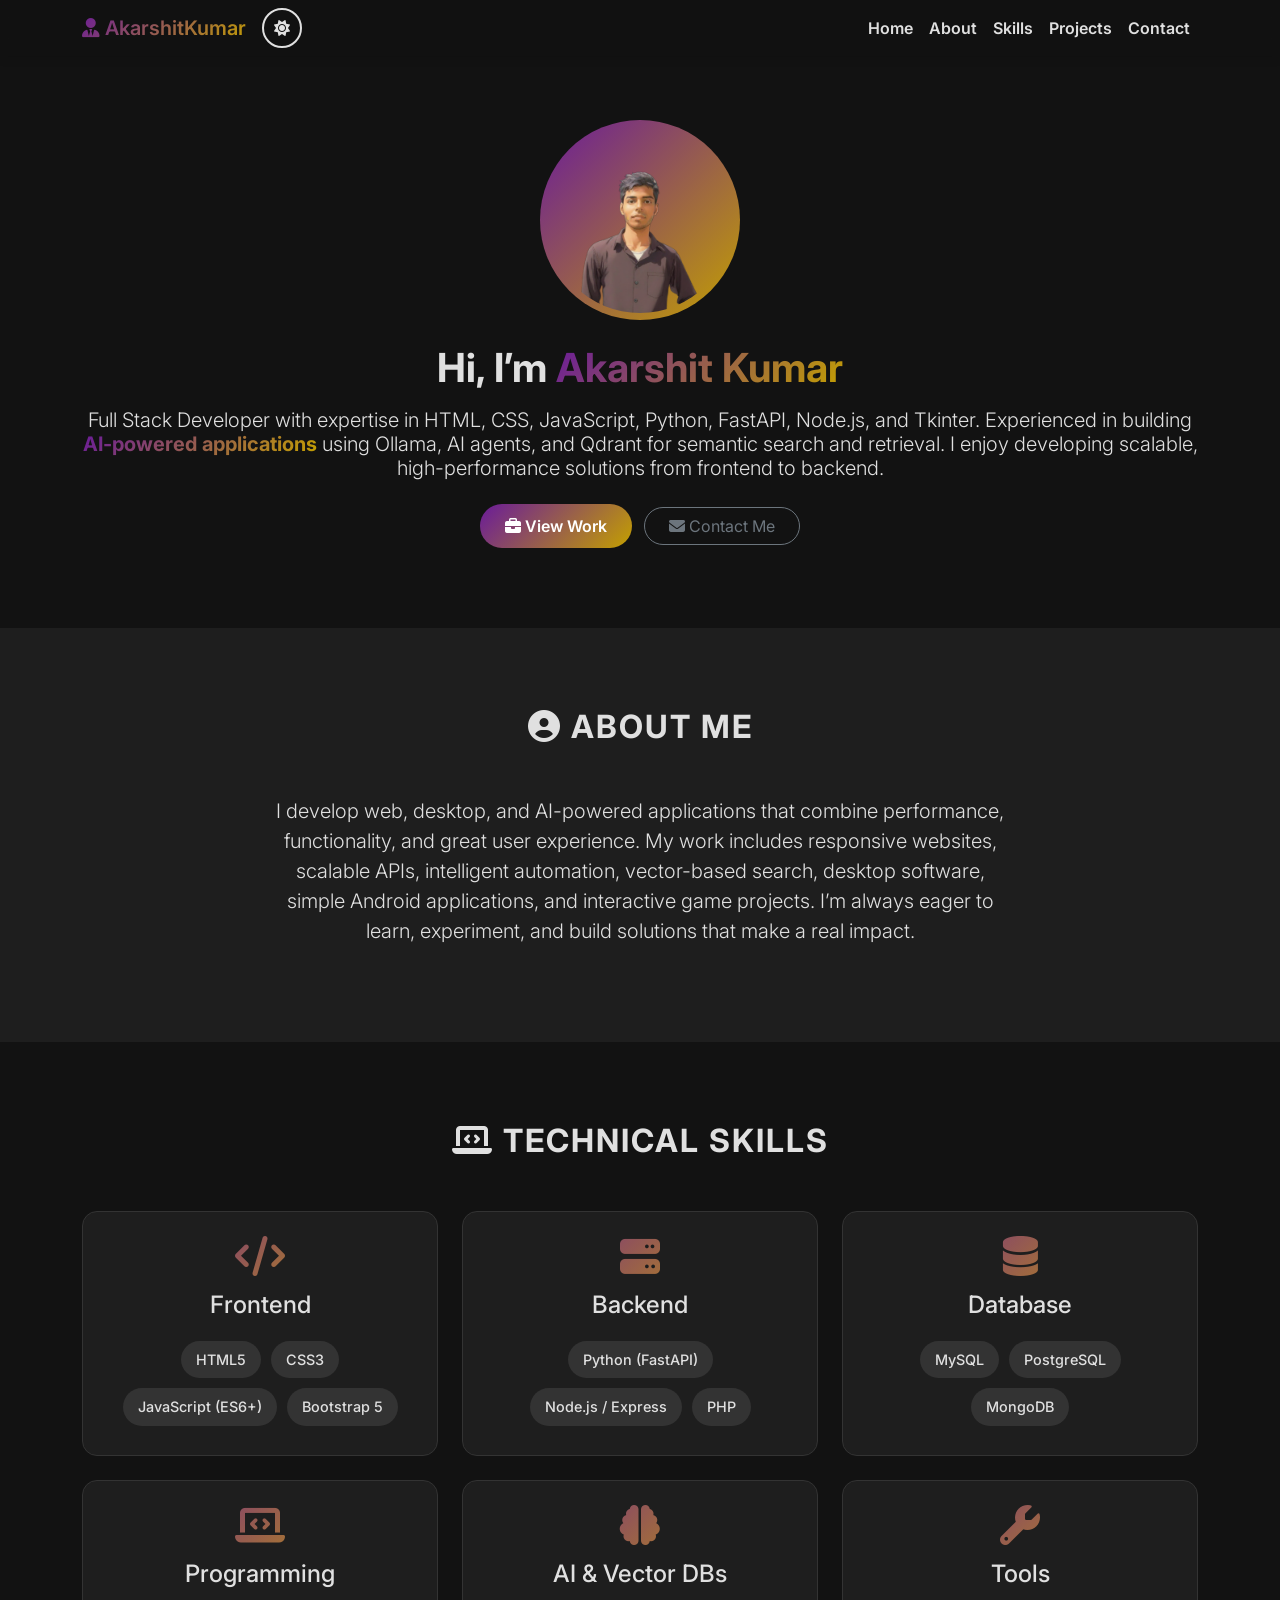
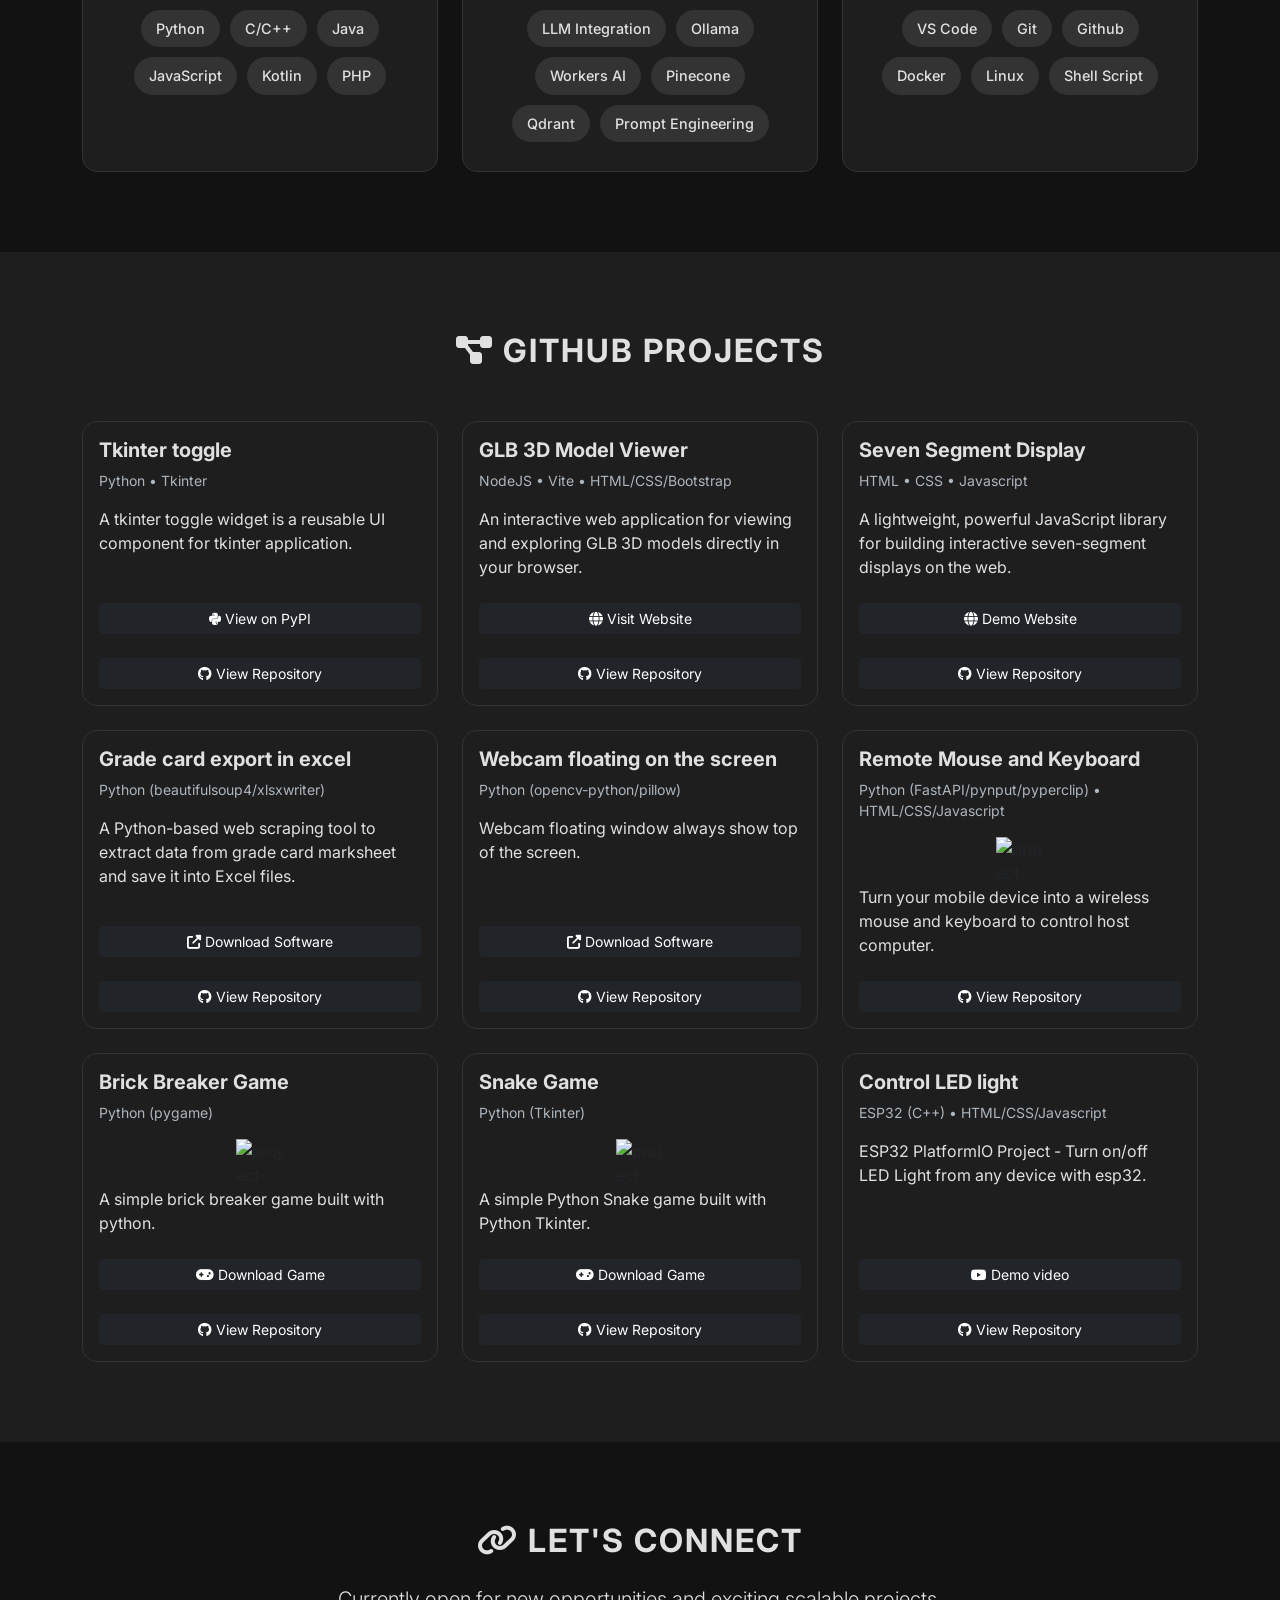
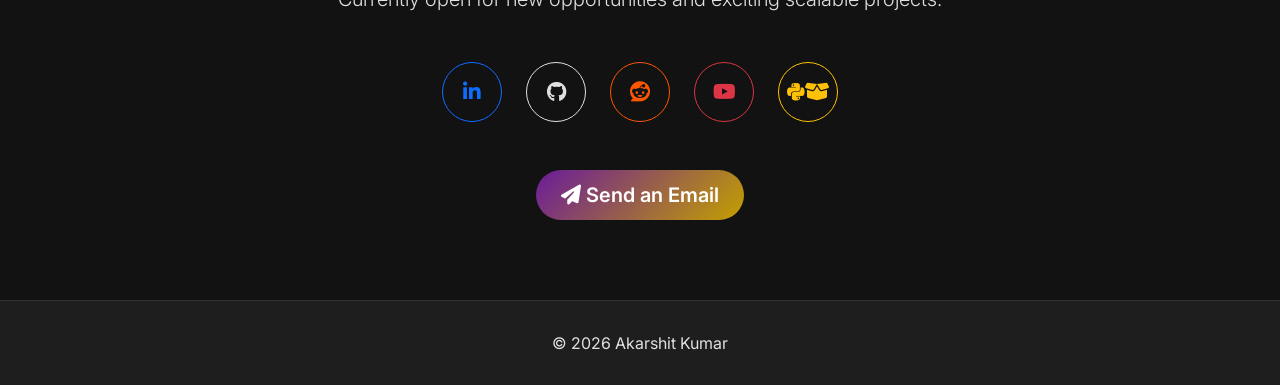
==== index.html @ 2b96c25c "Separate files" ====
<!DOCTYPE html>
<html lang="en" data-theme="dark">

<head>
    <meta charset="UTF-8">
    <meta name="viewport" content="width=device-width, initial-scale=1.0">
    <title>Portfolio - Akarshit Kumar</title>
    <link rel="icon" href="favicon.png" type="image/png">
    <link href="https://cdn.jsdelivr.net/npm/bootstrap@5.3.0/dist/css/bootstrap.min.css" rel="stylesheet">
    <link rel="stylesheet" href="https://cdnjs.cloudflare.com/ajax/libs/font-awesome/6.4.0/css/all.min.css">
    <link href="https://fonts.googleapis.com/css2?family=Inter:wght@300;400;600;700&display=swap" rel="stylesheet">
    <link rel="stylesheet" href="style.css">
</head>

<body>
    <nav class="navbar navbar-expand-lg fixed-top">
        <div class="container">
            <a class="navbar-brand text-gradient" href=""><i class="fas fa-user-tie"></i> AkarshitKumar</a>

            <button id="theme-toggle" class="btn me-2" aria-label="Toggle Dark Mode">
                <i class="fas fa-moon"></i>
            </button>

            <button class="navbar-toggler" type="button" data-bs-toggle="collapse" data-bs-target="#navbarNav">
                <span class="navbar-toggler-icon"></span>
            </button>

            <div class="collapse navbar-collapse justify-content-lg-end" id="navbarNav">
                <ul class="navbar-nav ms-auto align-items-center">
                    <script>
                        const navbar_items = {
                            "Home": "#home",
                            "About": "#about",
                            "Skills": "#skills",
                            "Projects": "#projects",
                            "Contact": "#contact",
                        }
                        for (const [item, link] of Object.entries(navbar_items)) {
                            document.write(`<li class="nav-item"><a class="nav-link" href="${link}">${item}</a></li>`);
                        }
                    </script>
                </ul>
            </div>

        </div>
    </nav>

    <section id="home" class="hero text-center">
        <div class="container">
            <img src="akarshit-profile-dp.png" alt="Profile Picture" class="profile-img mb-4">
            <h1 class="display-6 fw-bold mb-3">Hi, I’m <span class="text-gradient">Akarshit Kumar</span></h1>
            <h2 class="h5 fw-light mb-4 text-justify">
                Full Stack Developer with expertise in HTML, CSS, JavaScript, Python, FastAPI, Node.js, and Tkinter.
                Experienced in building <span class="fw-bold text-gradient">AI-powered applications</span> using Ollama,
                AI agents, and Qdrant for semantic search and retrieval. I enjoy developing scalable, high-performance
                solutions from frontend to backend.
            </h2>
            <div class="mt-4">
                <a href="#projects" class="btn btn-custom me-2"><i class="fas fa-briefcase"></i> View Work</a>
                <a href="#contact" class="btn btn-outline-secondary rounded-pill px-4"><i class="fas fa-envelope"></i>
                    Contact Me</a>
            </div>
        </div>
    </section>

    <section id="about" style="background-color: var(--card-bg);">
        <div class="container text-center">
            <h2 class="section-title"><i class="fas fa-user-circle"></i> About Me</h2>
            <div class="row justify-content-center">
                <div class="col-md-8">
                    <p class="lead text-justify">
                        I develop web, desktop, and AI-powered applications that combine performance, functionality, and
                        great user experience. My work includes responsive websites, scalable APIs, intelligent
                        automation, vector-based search, desktop software, simple Android applications, and interactive
                        game projects. I’m always eager to learn, experiment, and build solutions that make a real
                        impact.
                    </p>
                </div>
            </div>
        </div>
    </section>

    <section id="skills">
        <div class="container">
            <h2 class="section-title text-center"><i class="fas fa-laptop-code"></i> Technical Skills</h2>
            <div class="row g-4 text-center justify-content-center">
                <script src="skills.js"></script>
            </div>
        </div>
    </section>

    <section id="projects" style="background-color: var(--card-bg);">
        <div class="container">
            <h2 class="section-title text-center"><i class="fas fa-project-diagram"></i> GitHub Projects</h2>
            <div class="row g-4 justify-content-center">
                <script src="projects.js"></script>
            </div>
        </div>
    </section>

    <section id="contact">
        <div class="container text-center">
            <h2 class="section-title mb-4"><i class="fas fa-link"></i> Let's Connect</h2>
            <p class="mb-5 lead">Currently open for new opportunities and exciting scalable projects.</p>

            <div class="d-flex flex-wrap justify-content-center gap-4 mb-5 mx-3 mx-md-5">
                <a href="https://www.linkedin.com/in/akarshitk/" target="_blank" class="btn btn-outline-primary btn-lg rounded-circle"
                    style="width:60px; height:60px; display:flex; align-items:center; justify-content:center;"><i
                        class="fab fa-linkedin-in"></i></a>

                <a href="https://github.com/akarshit-1609" target="_blank" class="btn btn-outline-dark btn-lg rounded-circle github-btn"
                    style="width:60px; height:60px; display:flex; align-items:center; justify-content:center; background-color: var(--bg-color); color: var(--text-color); border-color: var(--text-color);"><i
                        class="fab fa-github"></i></a>

                <a href="https://www.reddit.com/user/akarshitkumar/" target="_blank"
                    class="btn btn-outline-orange btn-lg rounded-circle"
                    style="width:60px; height:60px; display:flex; align-items:center; justify-content:center;"><i
                        class="fab fa-reddit"></i></a>

                <a href="https://www.youtube.com/@akarshitk" target="_blank" class="btn btn-outline-danger btn-lg rounded-circle"
                    style="width:60px; height:60px; display:flex; align-items:center; justify-content:center;"><i
                        class="fab fa-youtube"></i></a>

                <a href="https://pypi.org/user/akarshitkumar/" target="_blank" class="btn btn-outline-warning btn-lg rounded-circle"
                    style="width:60px; height:60px; display:flex; align-items:center; justify-content:center;"><i
                        class="fab fa-python"></i><i class="fas fa-box-open"></i></a>
            </div>

            <a href="mailto:akarshitk03@gmail.com" target="_blank" class="btn btn-custom btn-lg"><i class="fas fa-paper-plane"></i> Send
                an Email</a>
        </div>
    </section>

    <footer>
        <div class="container">
            <p class="mb-0">&copy; 2026 Akarshit Kumar</p>
        </div>
    </footer>

    <script src="https://cdn.jsdelivr.net/npm/bootstrap@5.3.0/dist/js/bootstrap.bundle.min.js"></script>
    <script src="main.js"></script>
</body>

</html>
---- style.css ----
:root {
    --bg-color: #f8f9fa;
    --text-color: #212529;
    --nav-bg: rgba(255, 255, 255, 0.95);
    --card-bg: #ffffff;
    --card-border: #e9ecef;
    --card-box-shadow: 0 15px 30px rgba(0, 0, 0, 0.1);
    --primary-gradient: linear-gradient(135deg, #8A2BE2 0%, #FFD700 100%);
    --btn-text: #ffffff;
    --accent-color: #8A2BE2;
    --bs-secondary-color: #6c757d;
}

[data-theme="dark"] {
    --bg-color: #121212;
    --text-color: #e0e0e0;
    --nav-bg: rgba(18, 18, 18, 0.95);
    --card-bg: #1e1e1e;
    --card-border: #333333;
    --card-box-shadow: 0 15px 30px rgba(255, 255, 255, 0.1);
    --primary-gradient: linear-gradient(135deg, #6a1b9a 0%, #c4a000 100%);
    --btn-text: #ffffff;
    --accent-color: #FFD700;
    --bs-secondary-color: #adb5bd;
}

body {
    background-color: var(--bg-color);
    color: var(--text-color);
    font-family: 'Inter', sans-serif;
    transition: background-color 0.3s ease, color 0.3s ease;
    scroll-behavior: smooth;
}

.text-gradient {
    background: var(--primary-gradient);
    -webkit-background-clip: text;
    -webkit-text-fill-color: transparent;
}

.text-muted,
.text-body-secondary {
    color: var(--bs-secondary-color);
}

.bg-gradient-custom {
    background: var(--primary-gradient);
    color: white !important;
}

.navbar {
    background-color: var(--nav-bg);
    backdrop-filter: blur(10px);
    box-shadow: 0 2px 10px rgba(0, 0, 0, 0.1);
}

.navbar-brand,
.nav-link {
    color: var(--text-color) !important;
    font-weight: 600;
}

.nav-link:hover {
    color: var(--accent-color) !important;
}

#theme-toggle {
    background: none;
    border: 2px solid var(--text-color);
    color: var(--text-color);
    border-radius: 50%;
    width: 40px;
    height: 40px;
    display: flex;
    align-items: center;
    justify-content: center;
    cursor: pointer;
    transition: 0.3s;
    margin-left: auto !important;
}

#theme-toggle:hover {
    background: var(--text-color);
    color: var(--bg-color);
}

.hero {
    padding: 120px 0 80px;
    min-height: 400px;
    display: flex;
    align-items: center;
}

.profile-img {
    width: 200px;
    height: 200px;
    object-fit: cover;
    border-radius: 50%;
    border: 2px solid transparent;
    background: var(--primary-gradient) border-box;
    padding: 5px;
}

.btn-custom {
    background: var(--primary-gradient);
    color: white;
    border: none;
    padding: 10px 25px;
    border-radius: 30px;
    font-weight: 600;
    transition: transform 0.2s, box-shadow 0.2s;
}

.btn-custom:hover {
    transform: translateY(-2px);
    box-shadow: 0 5px 15px rgba(138, 43, 226, 0.4);
    color: white;
}

section {
    padding: 80px 0;
}

.section-title {
    margin-bottom: 50px;
    font-weight: 700;
    text-transform: uppercase;
    letter-spacing: 2px;
}

.card {
    background-color: var(--card-bg);
    border: 1px solid var(--card-border);
    border-radius: 15px;
    transition: transform 0.3s ease, box-shadow 0.3s ease;
    height: 100%;
}

.card:hover {
    transform: translateY(-10px);
    box-shadow: var(--card-box-shadow);
}

.card-title,
.card-text {
    color: var(--text-color);
}

.card-icon {
    font-size: 2.5rem;
    margin-bottom: 15px;
    background: var(--primary-gradient);
    -webkit-background-clip: text;
    -webkit-text-fill-color: transparent;
}

.badge-skill {
    background: var(--card-border);
    color: var(--text-color);
    padding: 8px 15px;
    font-size: 0.9rem;
    border-radius: 20px;
    margin: 5px;
    font-weight: 500;
}

.project-logo {
    width: 48px;
    height: 48px;
    display: block;
    margin: 0 auto;
}

.github-btn:hover {
    background-color: var(--text-color) !important;
    color: var(--bg-color) !important;
    border-color: var(--bg-color) !important;
}

.btn-outline-orange {
    background-color: var(--bg-color) !important;
    color: #FF5700 !important;
    border-color: #FF5700 !important;
}

.btn-outline-orange:hover {
    background-color: #FF5700 !important;
    color: var(--bg-color) !important;
    border-color: var(--bg-color) !important;
}

footer {
    background-color: var(--card-bg);
    border-top: 1px solid var(--card-border);
    padding: 30px 0;
    text-align: center;
}
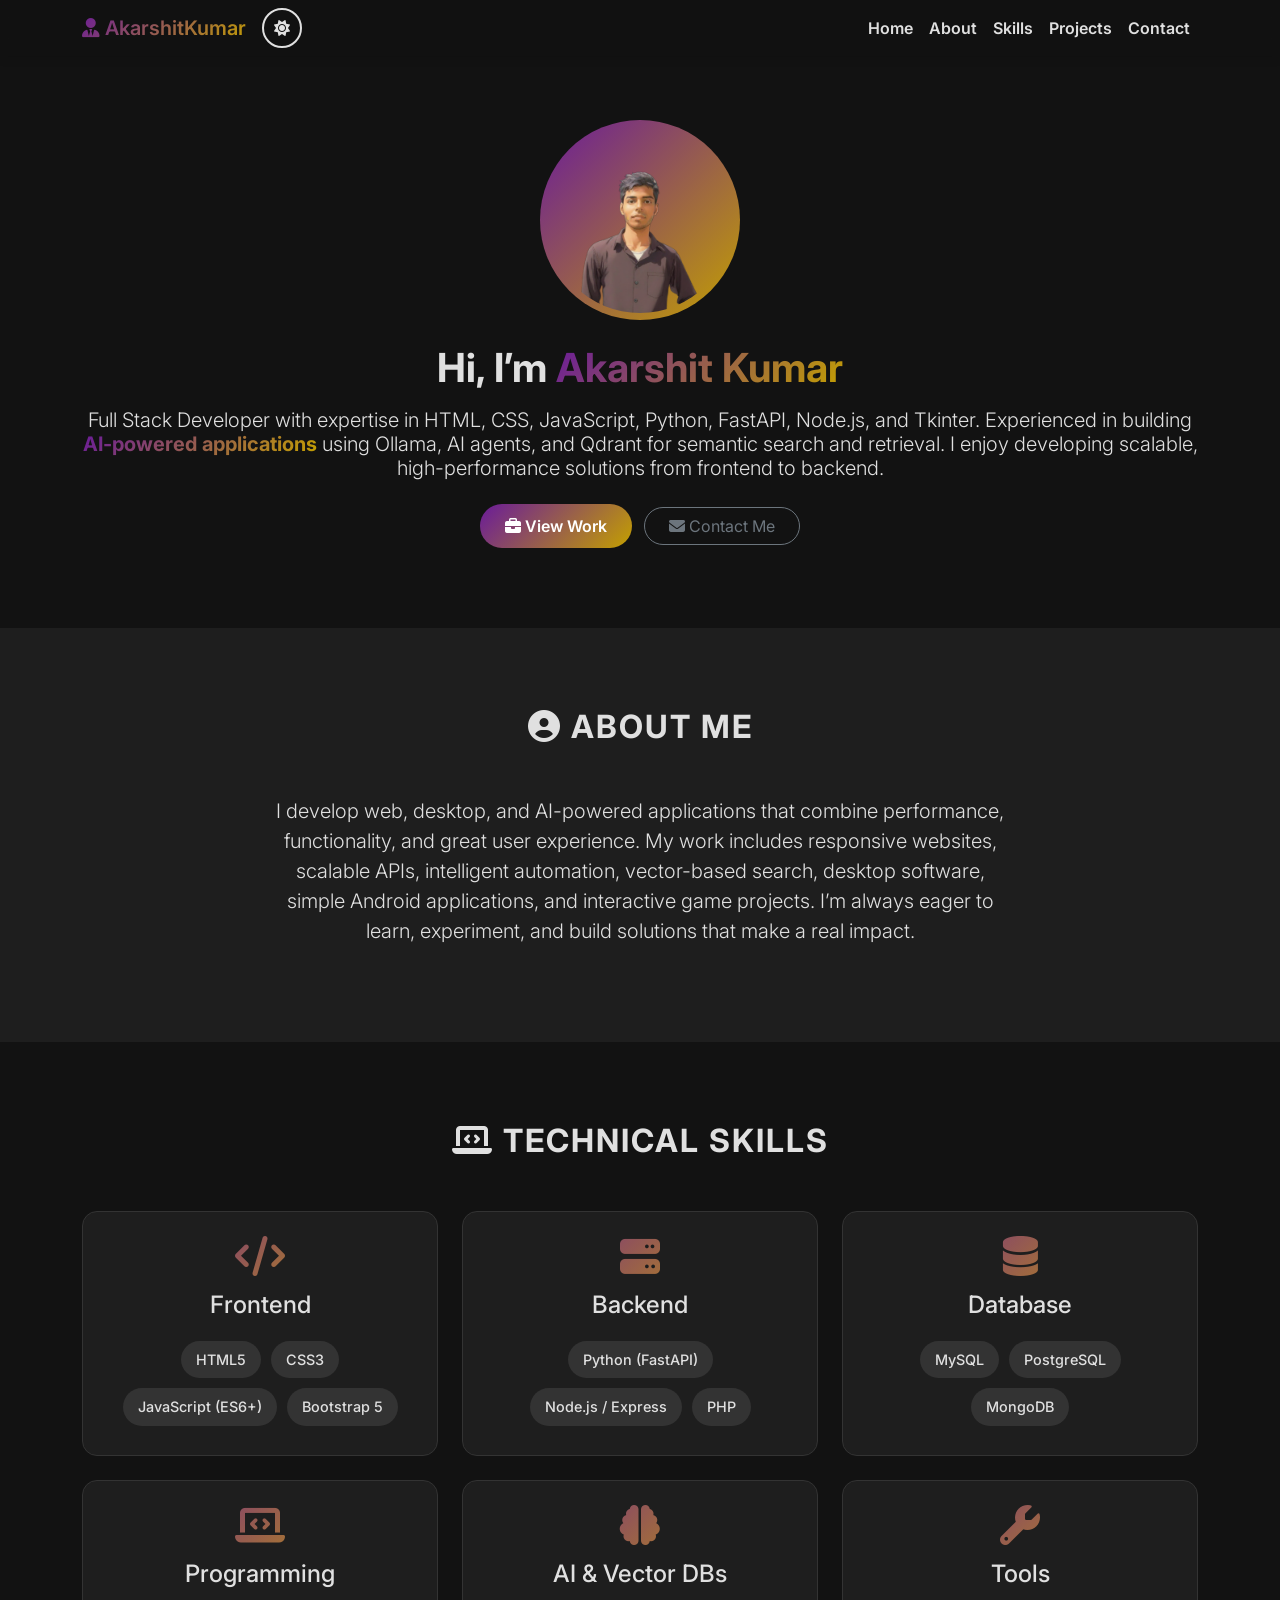
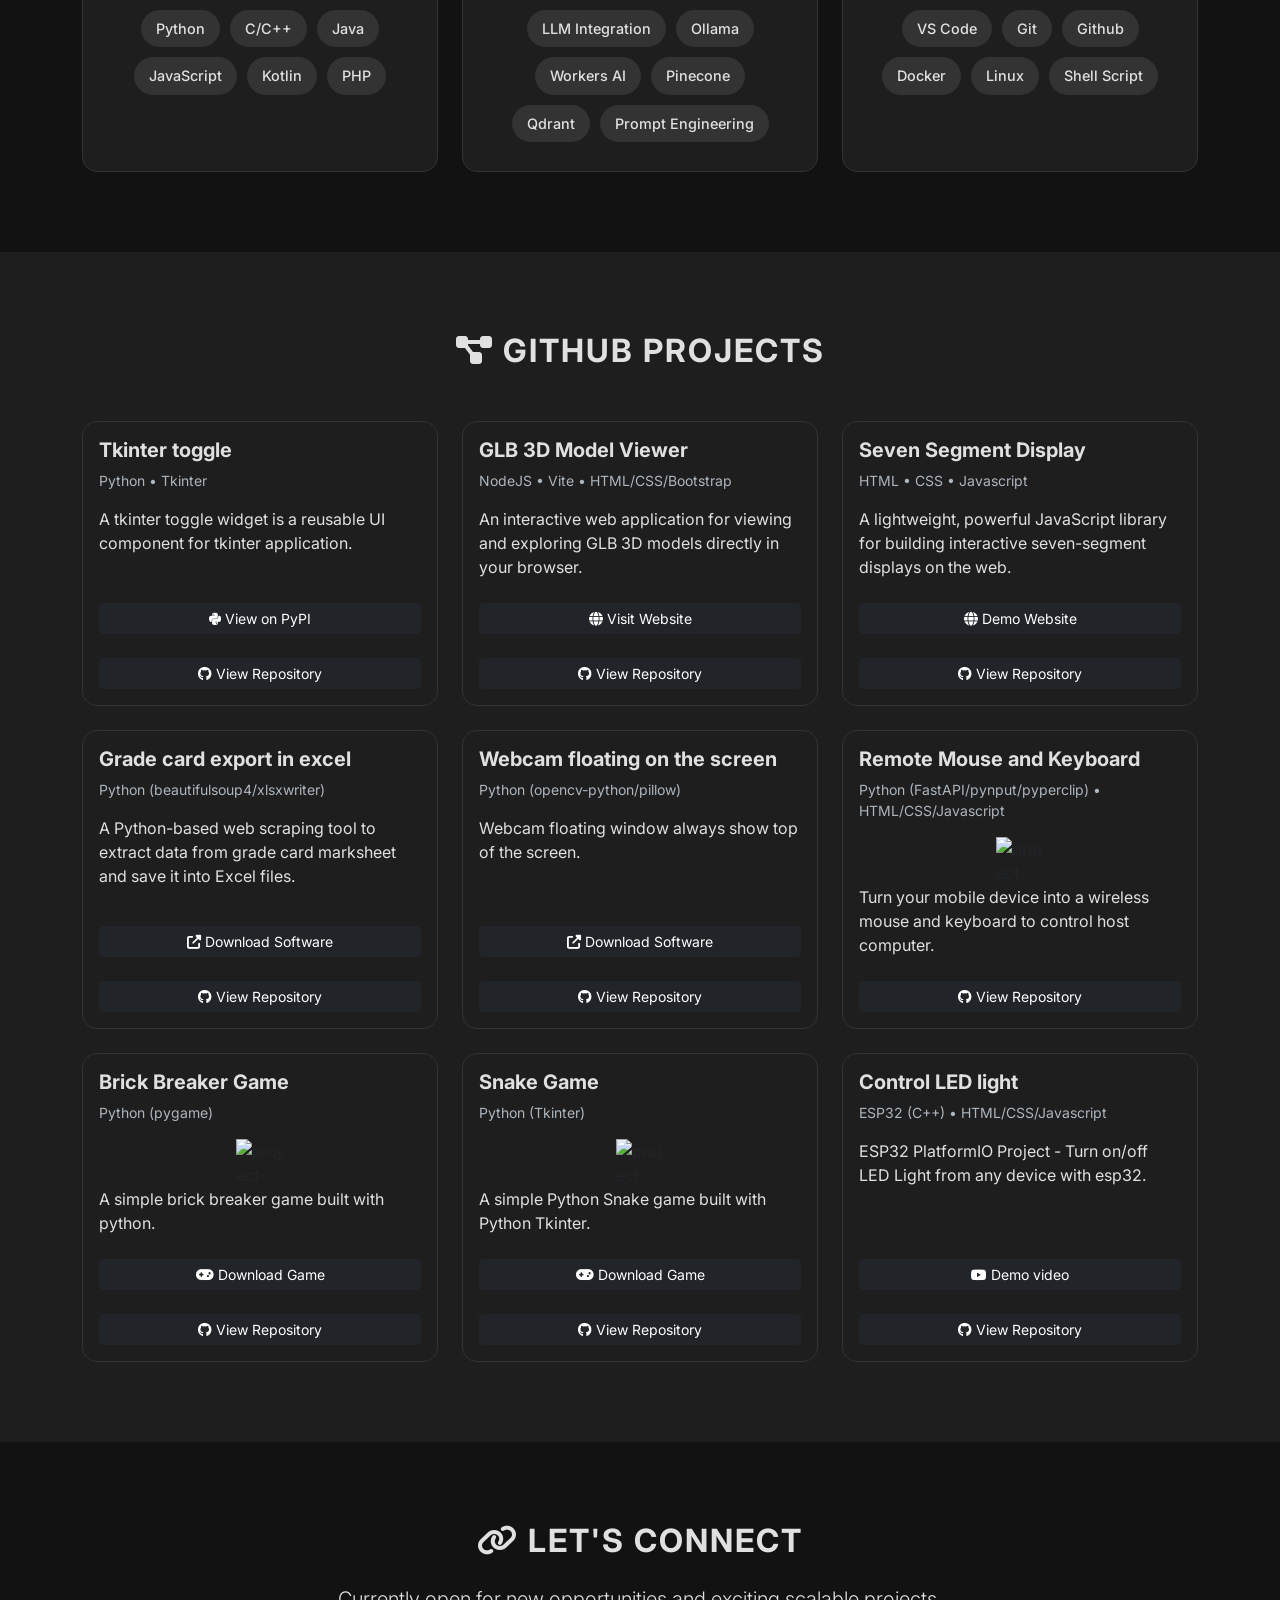
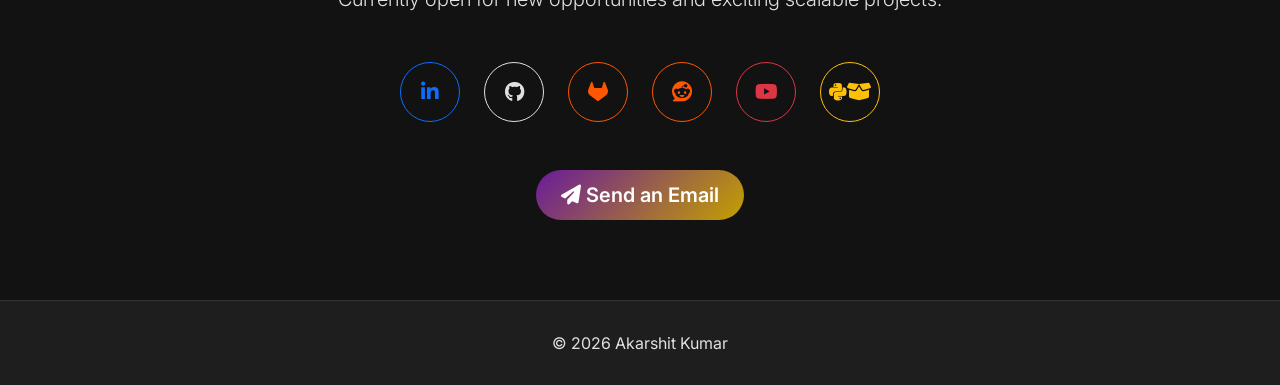
==== commit c9f8b5f4: "Add gitlab link" ====
--- a/index.html
+++ b/index.html
@@ -4,7 +4,18 @@
 <head>
     <meta charset="UTF-8">
     <meta name="viewport" content="width=device-width, initial-scale=1.0">
-    <title>Portfolio - Akarshit Kumar</title>
+    <title>Akarshit Kumar | Portfolio</title>
+    <meta
+    name="description"
+    content="Explore the portfolio of Akarshit Kumar, showcasing projects, skills, experience, and professional work."
+    >
+    <meta
+    name="keywords"
+    content="Akarshit Kumar, portfolio, web developer, software developer, programmer, iot, projects, skills, experience"
+    >
+    <meta name="author" content="Akarshit Kumar">
+    <meta name="robots" content="index, follow">
+    <link rel="canonical" href="https://akarshit-1609.github.io/">
     <link rel="icon" href="favicon.png" type="image/png">
     <link href="https://cdn.jsdelivr.net/npm/bootstrap@5.3.0/dist/css/bootstrap.min.css" rel="stylesheet">
     <link rel="stylesheet" href="https://cdnjs.cloudflare.com/ajax/libs/font-awesome/6.4.0/css/all.min.css">
@@ -108,9 +119,14 @@
                     style="width:60px; height:60px; display:flex; align-items:center; justify-content:center;"><i
                         class="fab fa-linkedin-in"></i></a>
 
-                <a href="https://github.com/akarshit-1609" target="_blank" class="btn btn-outline-dark btn-lg rounded-circle github-btn"
+                <a href="https://github.com/akarshit-1609/" target="_blank" class="btn btn-outline-dark btn-lg rounded-circle github-btn"
                     style="width:60px; height:60px; display:flex; align-items:center; justify-content:center; background-color: var(--bg-color); color: var(--text-color); border-color: var(--text-color);"><i
                         class="fab fa-github"></i></a>
+
+                <a href="https://gitlab.com/akarshitkumar/" target="_blank"
+                    class="btn btn-outline-orange btn-lg rounded-circle"
+                    style="width:60px; height:60px; display:flex; align-items:center; justify-content:center;"><i
+                        class="fab fa-gitlab"></i></a>
 
                 <a href="https://www.reddit.com/user/akarshitkumar/" target="_blank"
                     class="btn btn-outline-orange btn-lg rounded-circle"
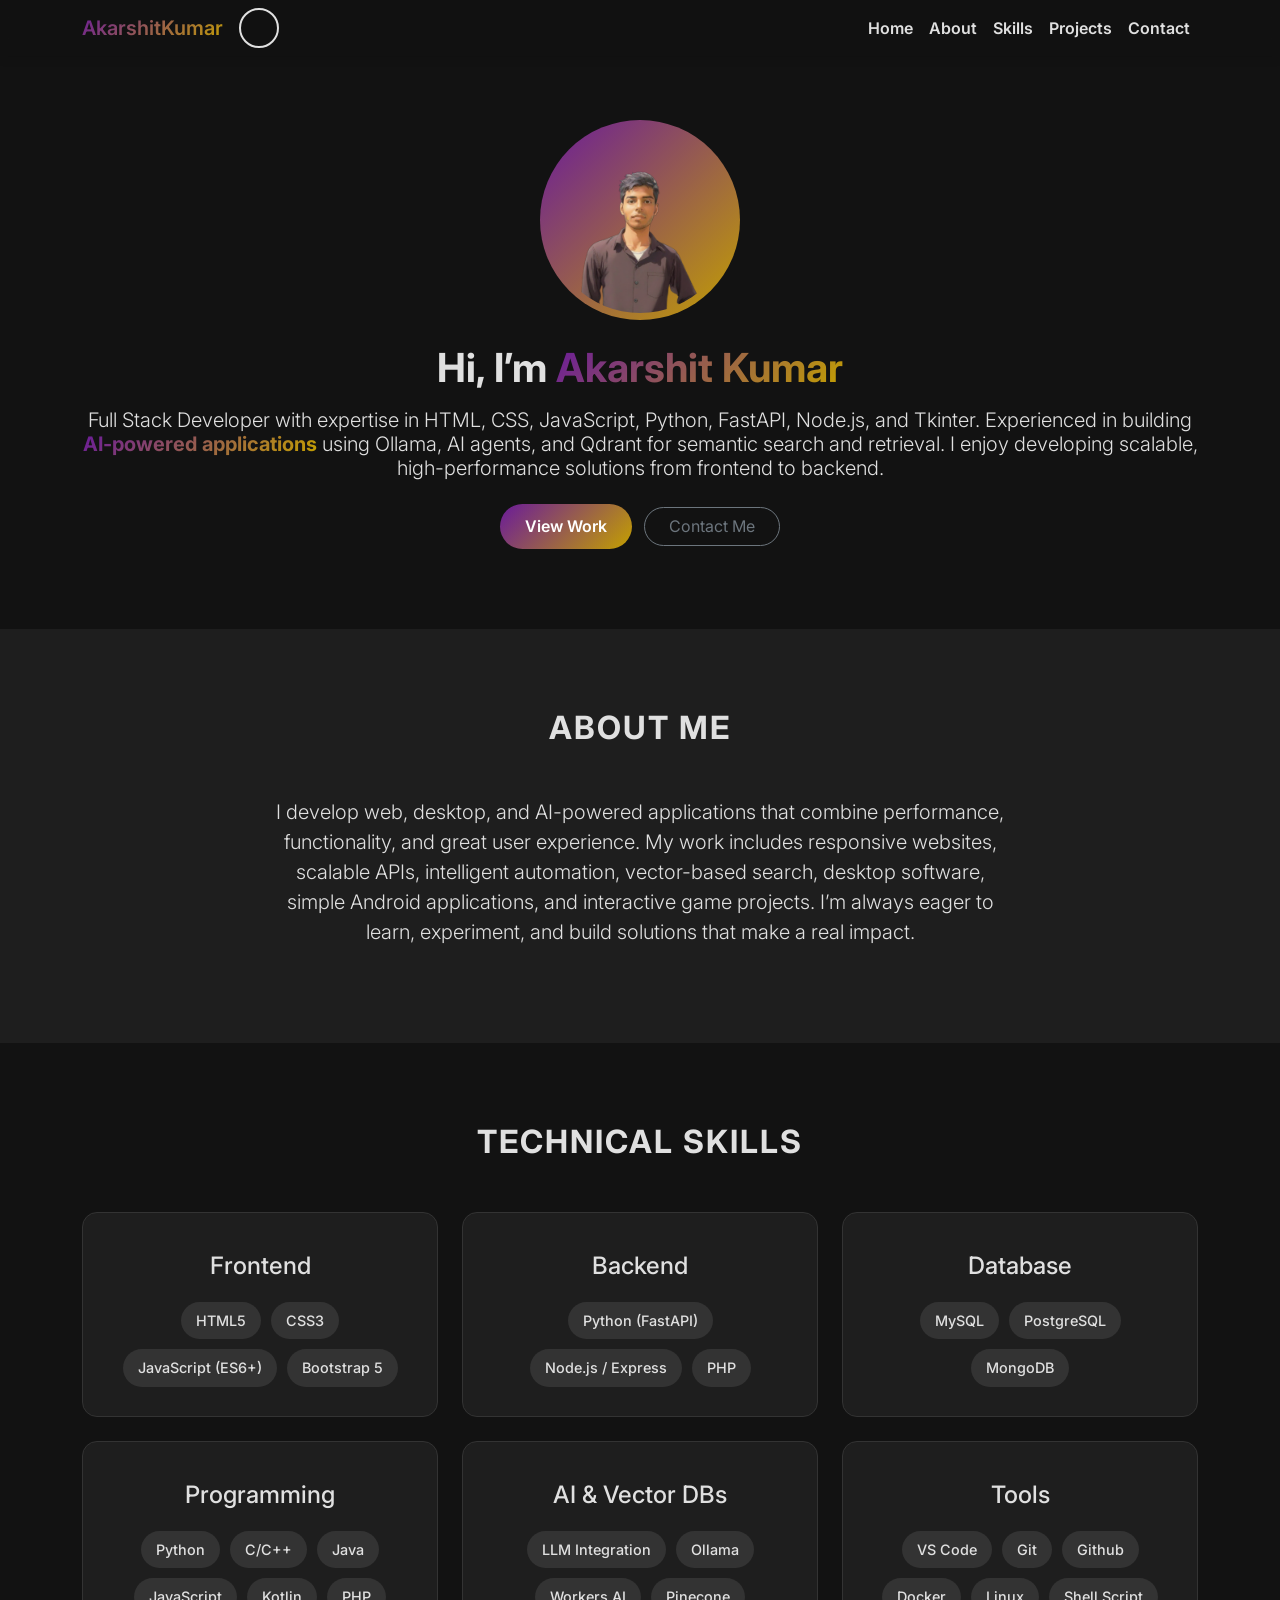
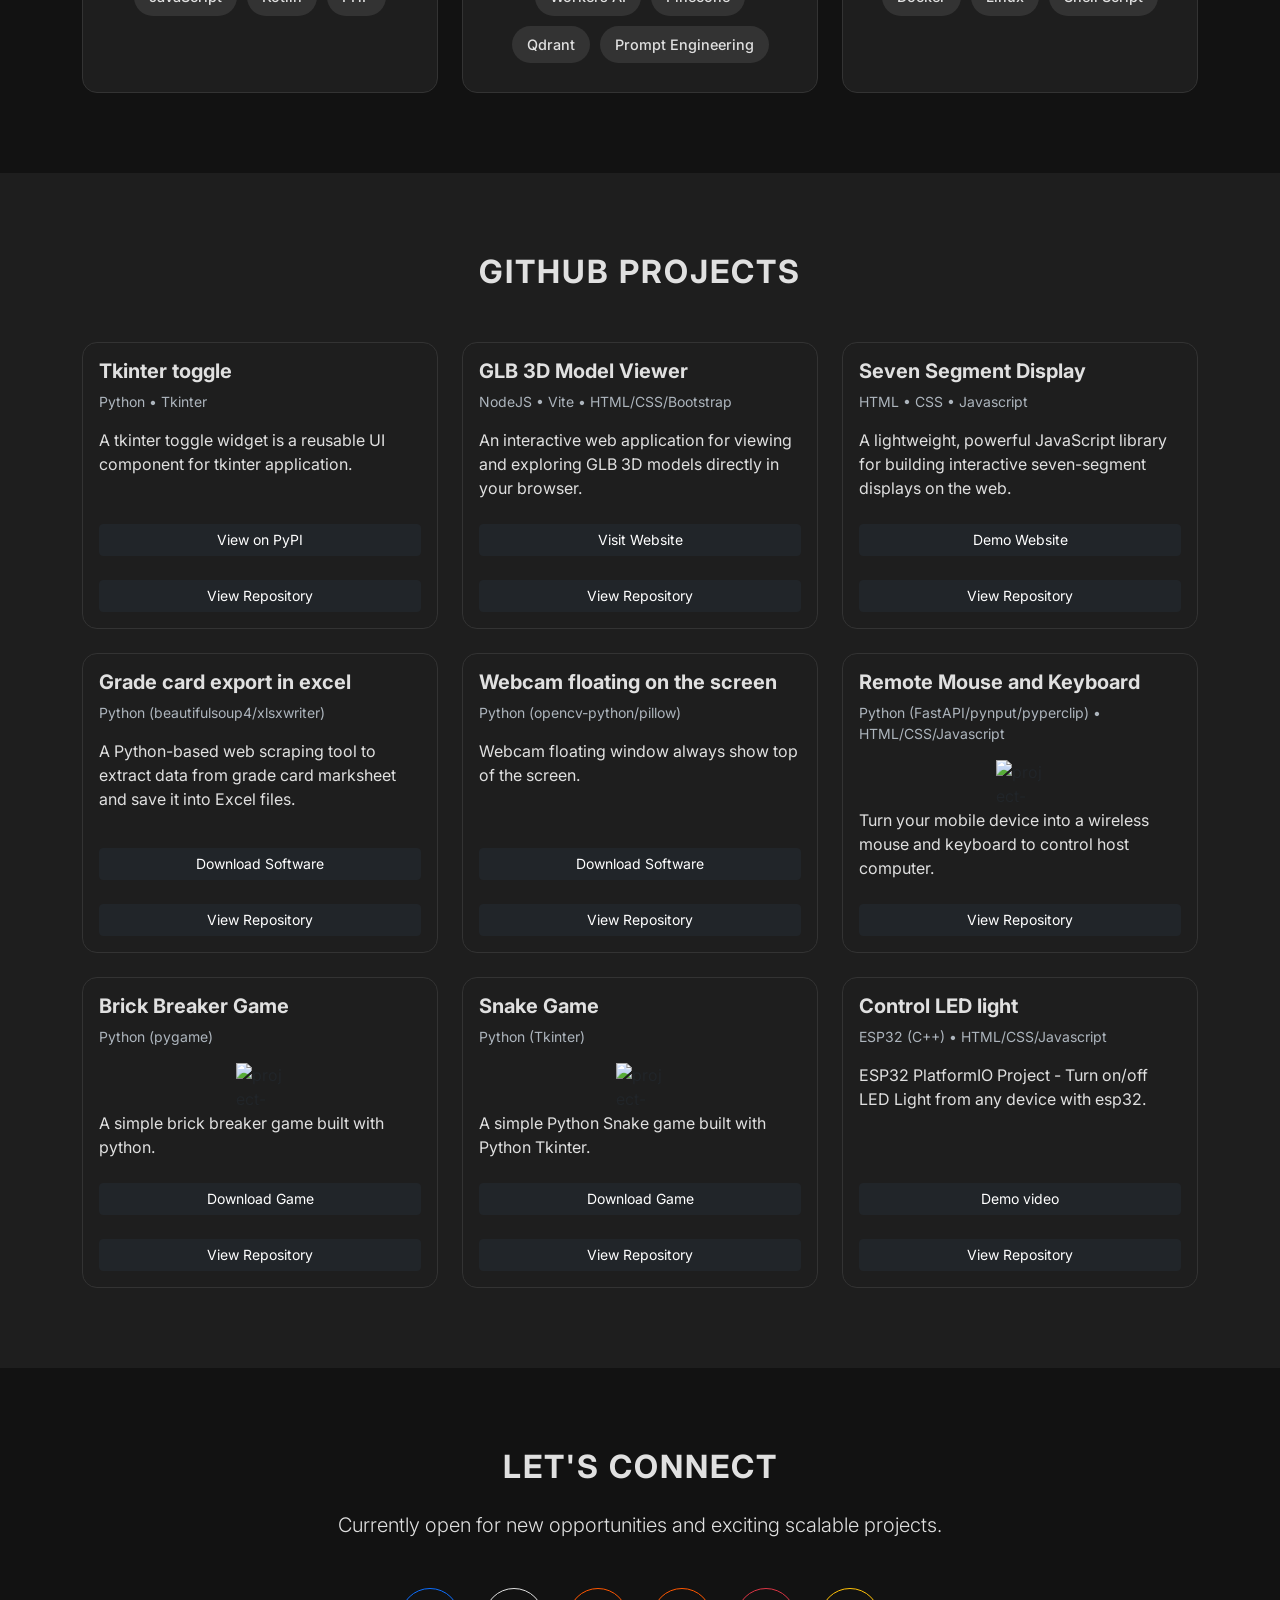
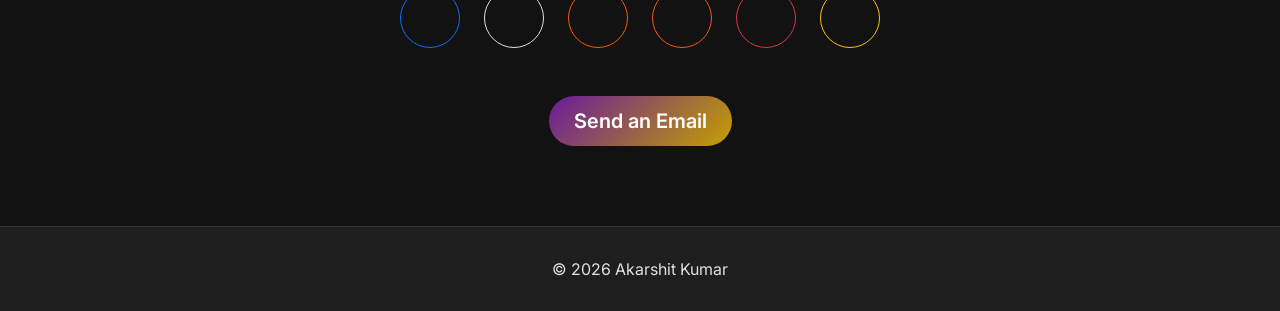
==== commit 8c8f072d: "Update Font Awesome Version" ====
--- a/index.html
+++ b/index.html
@@ -18,7 +18,7 @@
     <link rel="canonical" href="https://akarshit-1609.github.io/">
     <link rel="icon" href="favicon.png" type="image/png">
     <link href="https://cdn.jsdelivr.net/npm/bootstrap@5.3.0/dist/css/bootstrap.min.css" rel="stylesheet">
-    <link rel="stylesheet" href="https://cdnjs.cloudflare.com/ajax/libs/font-awesome/6.4.0/css/all.min.css">
+    <link rel="stylesheet" href="https://cdnjs.cloudflare.com/ajax/libs/font-awesome/7.2.0/css/all.min.css">
     <link href="https://fonts.googleapis.com/css2?family=Inter:wght@300;400;600;700&display=swap" rel="stylesheet">
     <link rel="stylesheet" href="style.css">
 </head>
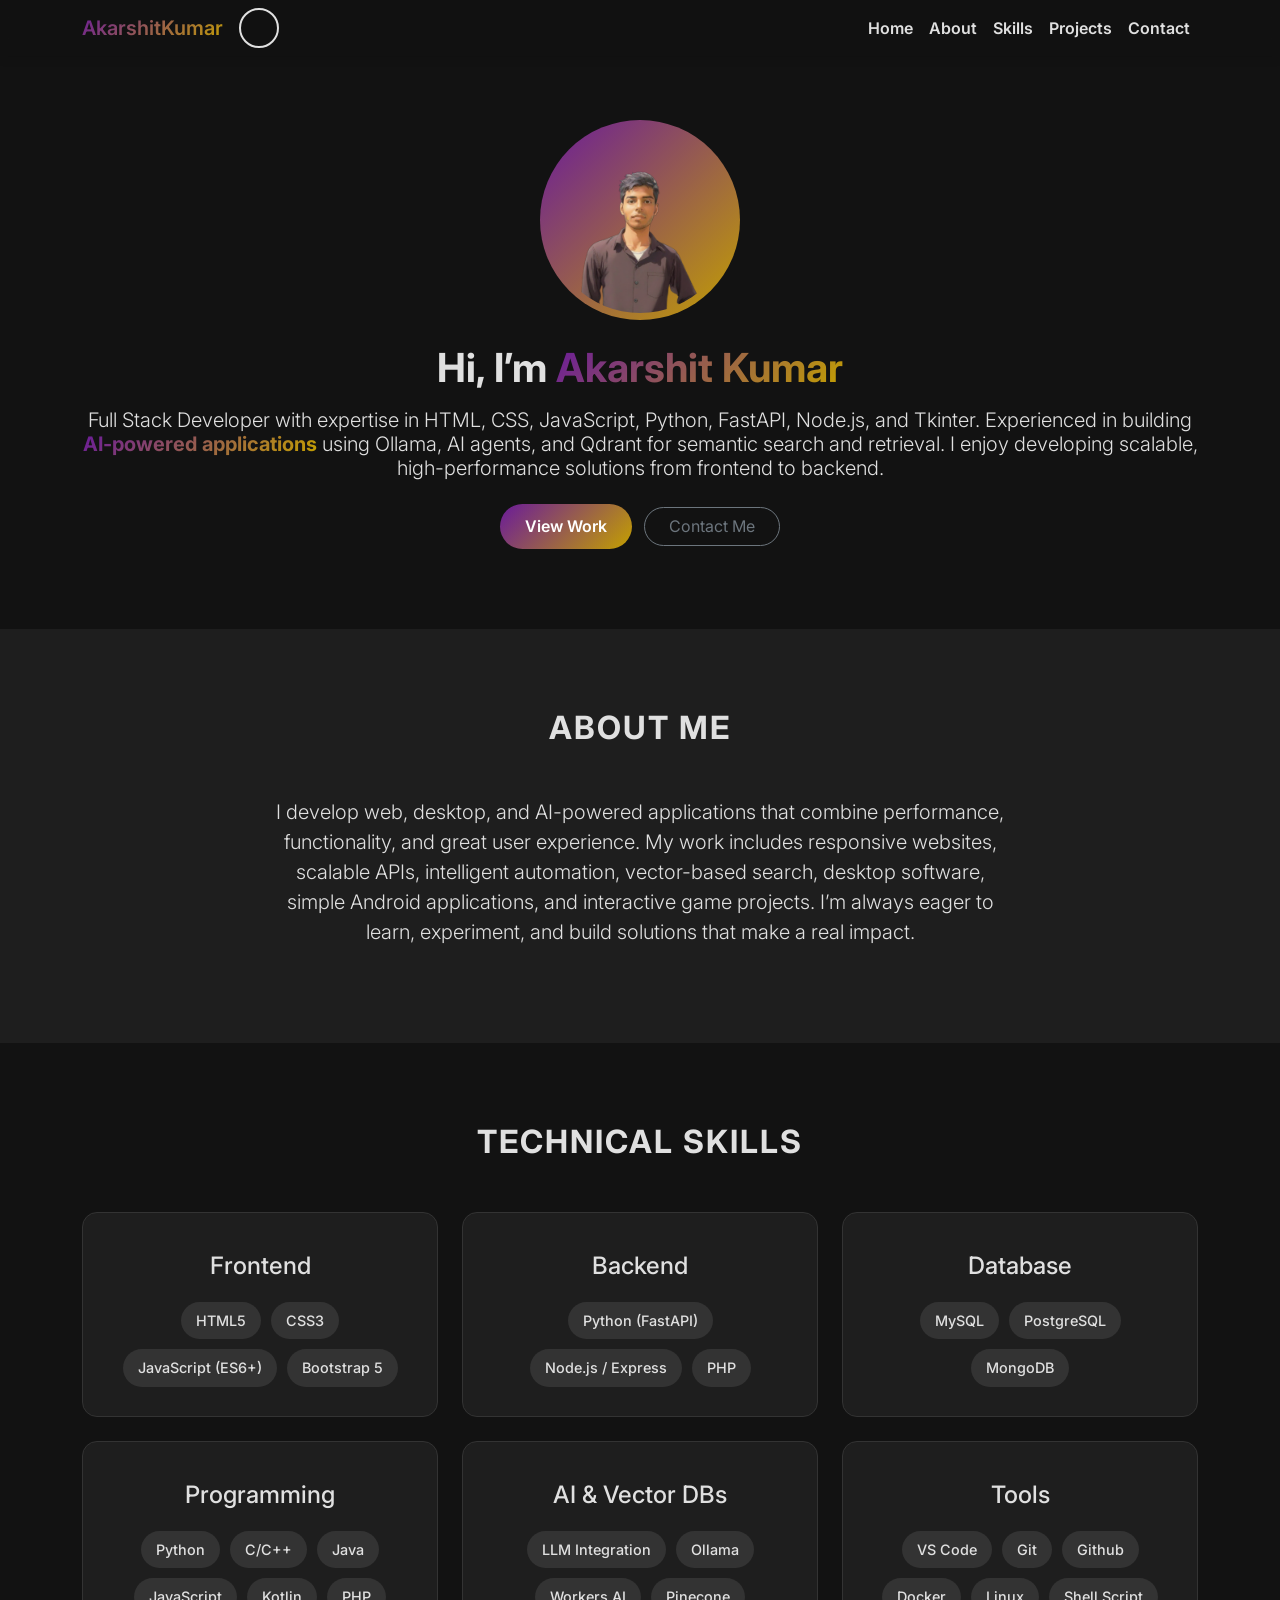
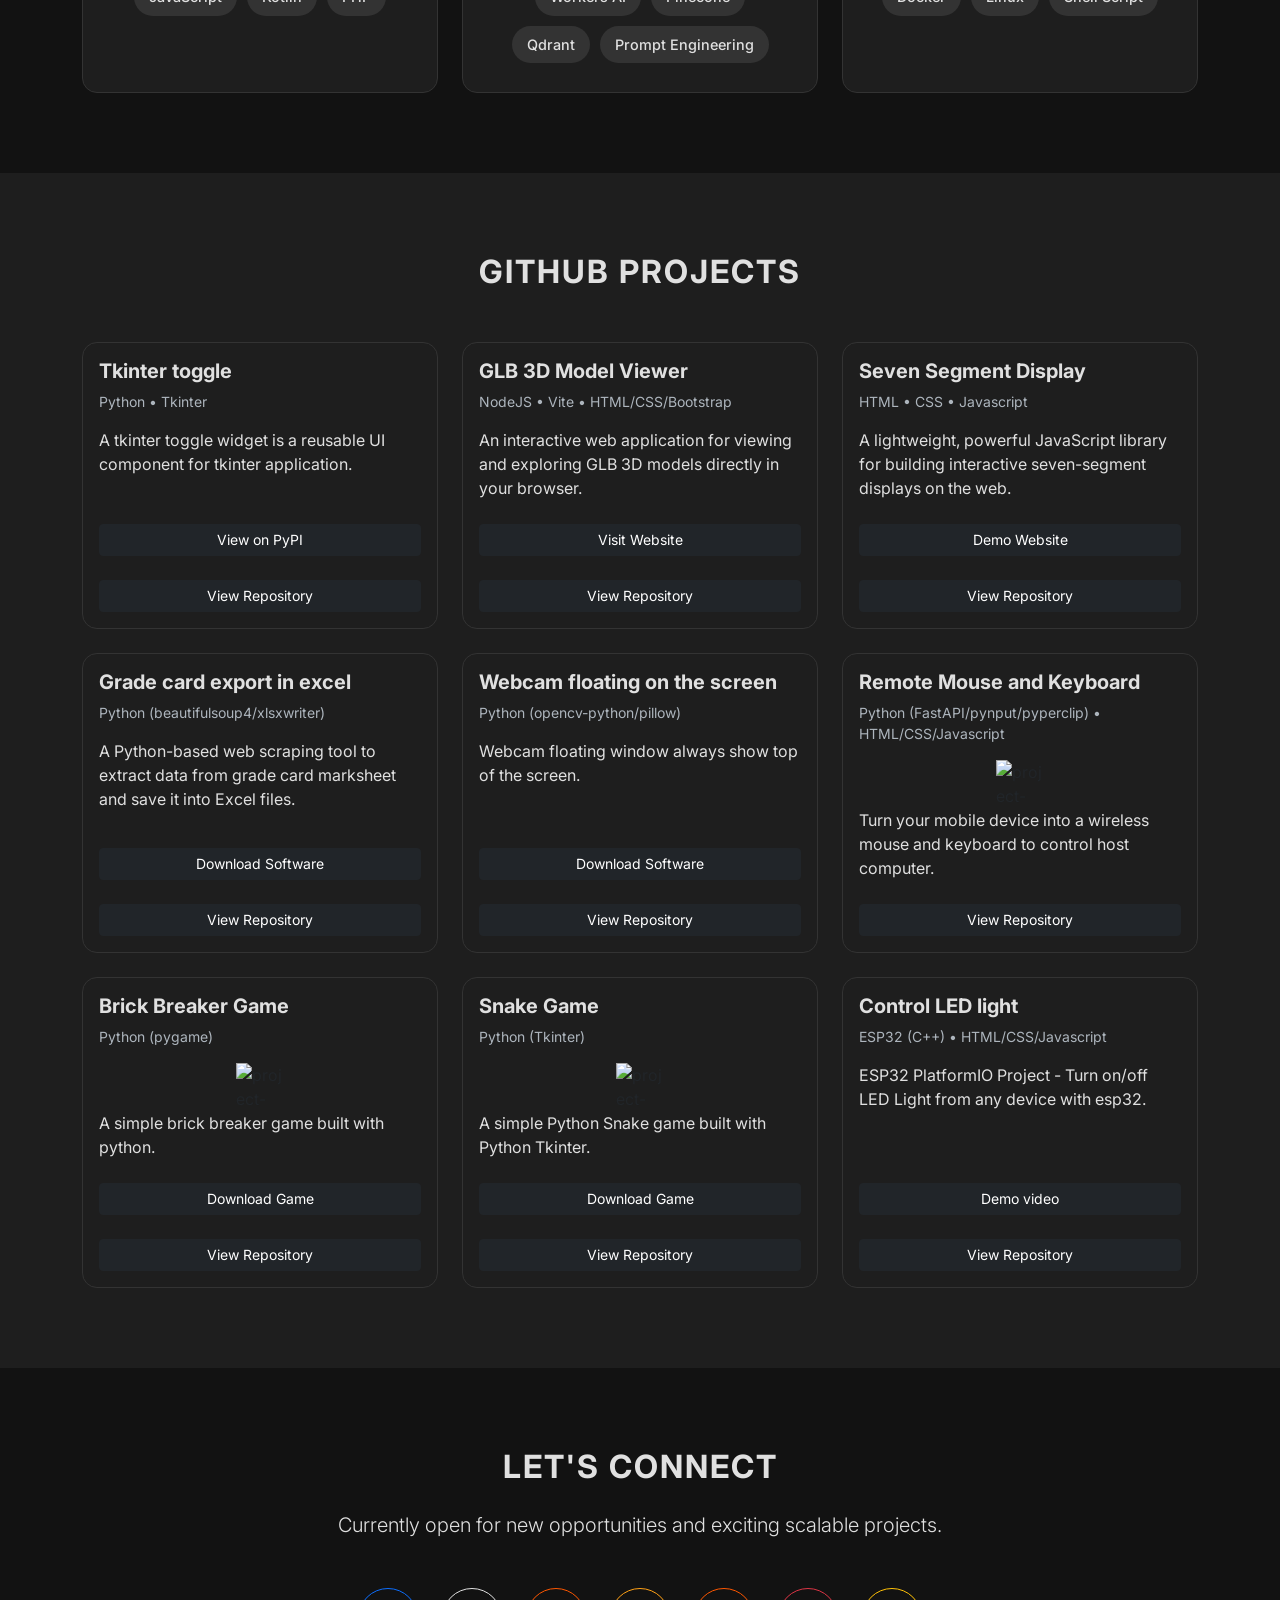
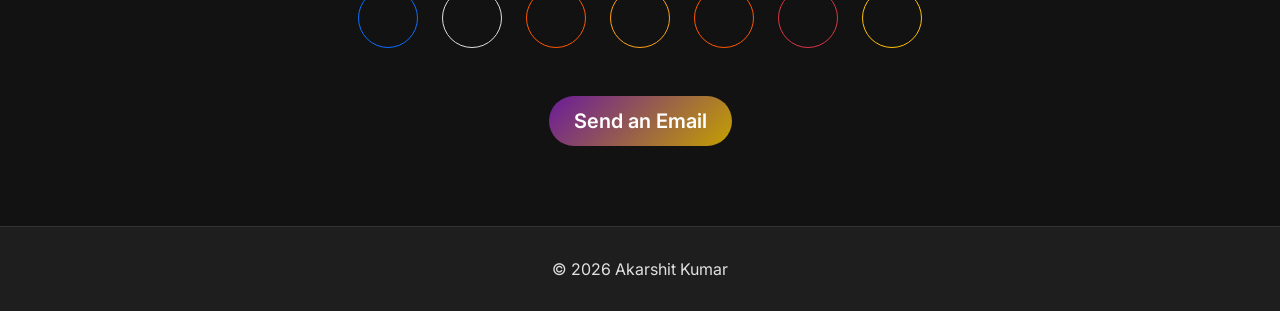
==== commit 9818ebaf: "Add leetcode link" ====
--- a/index.html
+++ b/index.html
@@ -128,6 +128,10 @@
                     style="width:60px; height:60px; display:flex; align-items:center; justify-content:center;"><i
                         class="fab fa-gitlab"></i></a>
 
+                <a href="https://leetcode.com/u/akarshitk/" target="_blank"
+                    class="btn btn-outline-light-orange btn-lg rounded-circle"
+                    style="width:60px; height:60px; display:flex; align-items:center; justify-content:center;"><i class="fa-brands fa-leetcode"></i>
+
                 <a href="https://www.reddit.com/user/akarshitkumar/" target="_blank"
                     class="btn btn-outline-orange btn-lg rounded-circle"
                     style="width:60px; height:60px; display:flex; align-items:center; justify-content:center;"><i
--- a/style.css
+++ b/style.css
@@ -189,6 +189,18 @@
     border-color: var(--bg-color) !important;
 }
 
+.btn-outline-light-orange {
+    background-color: var(--bg-color) !important;
+    color: #FFA116 !important;
+    border-color: #FFA116 !important;
+}
+
+.btn-outline-light-orange:hover {
+    background-color: #FFA116 !important;
+    color: var(--bg-color) !important;
+    border-color: var(--bg-color) !important;
+}
+
 footer {
     background-color: var(--card-bg);
     border-top: 1px solid var(--card-border);
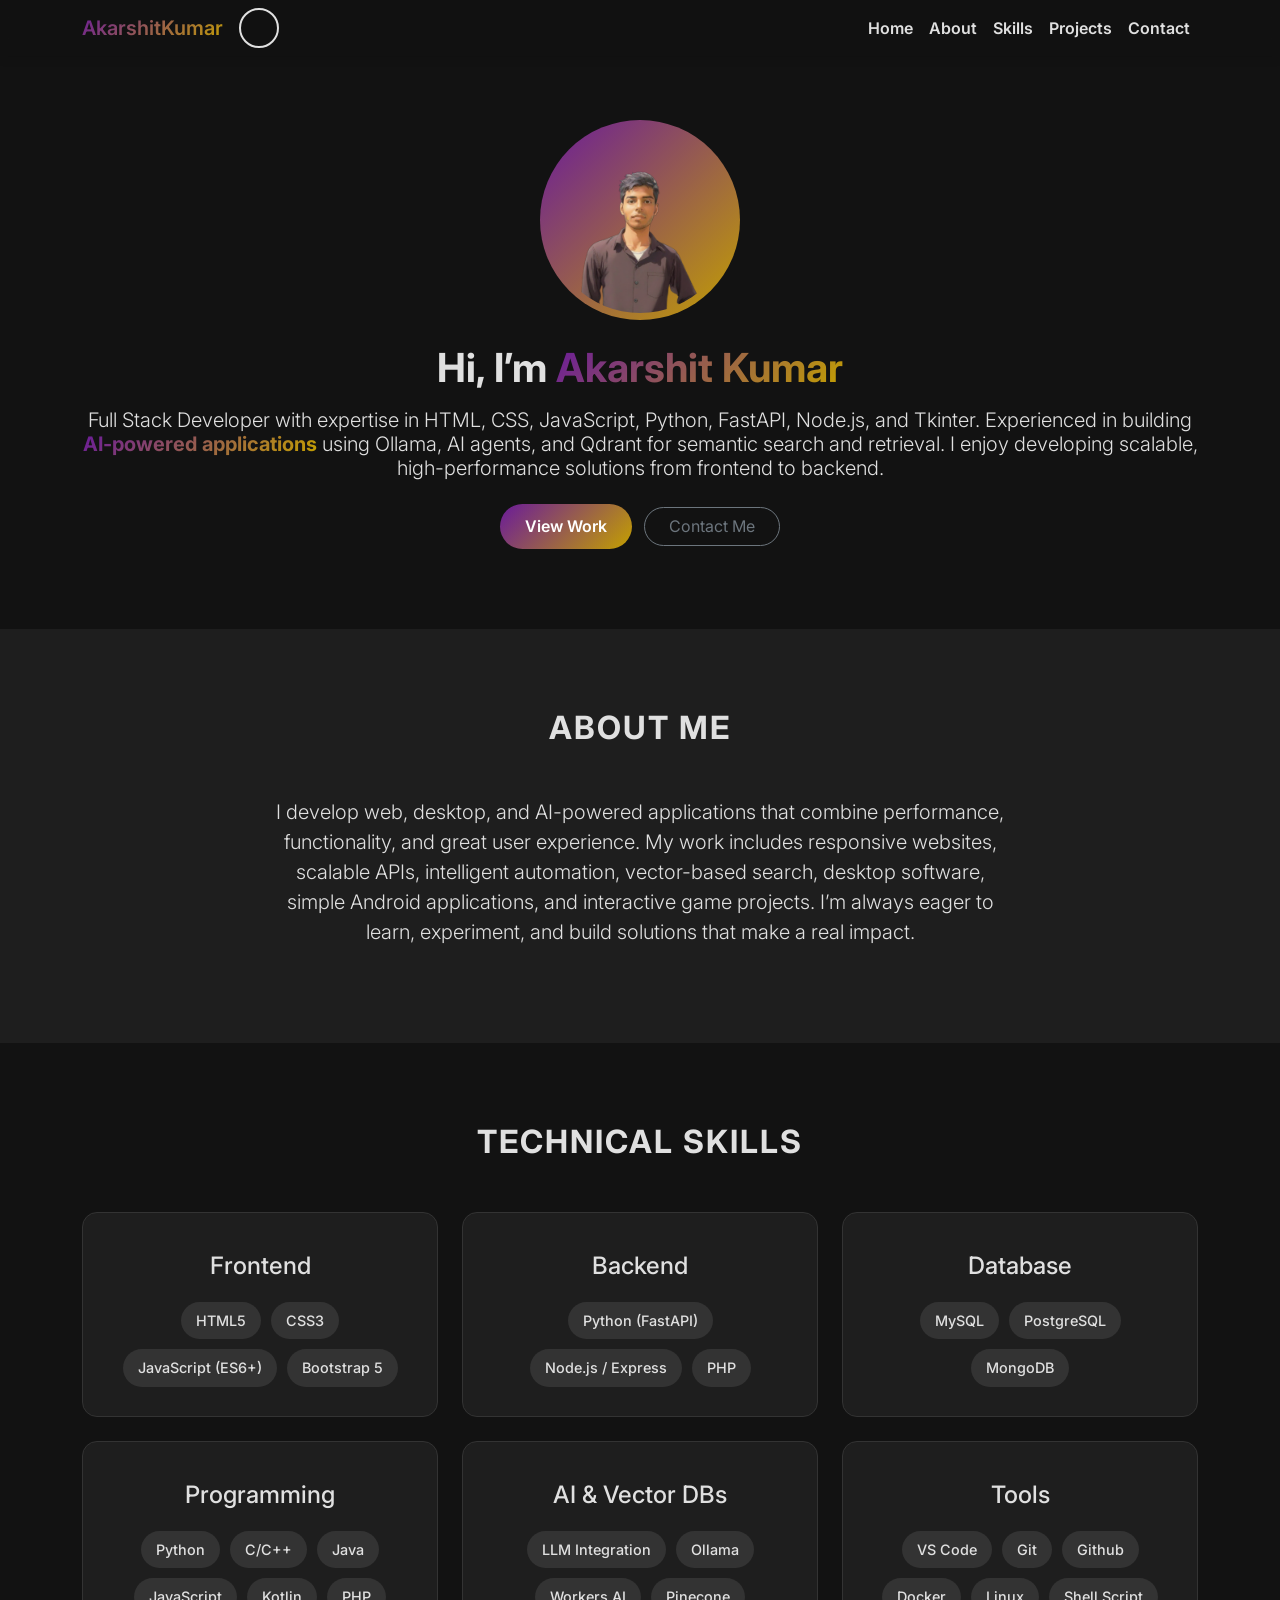
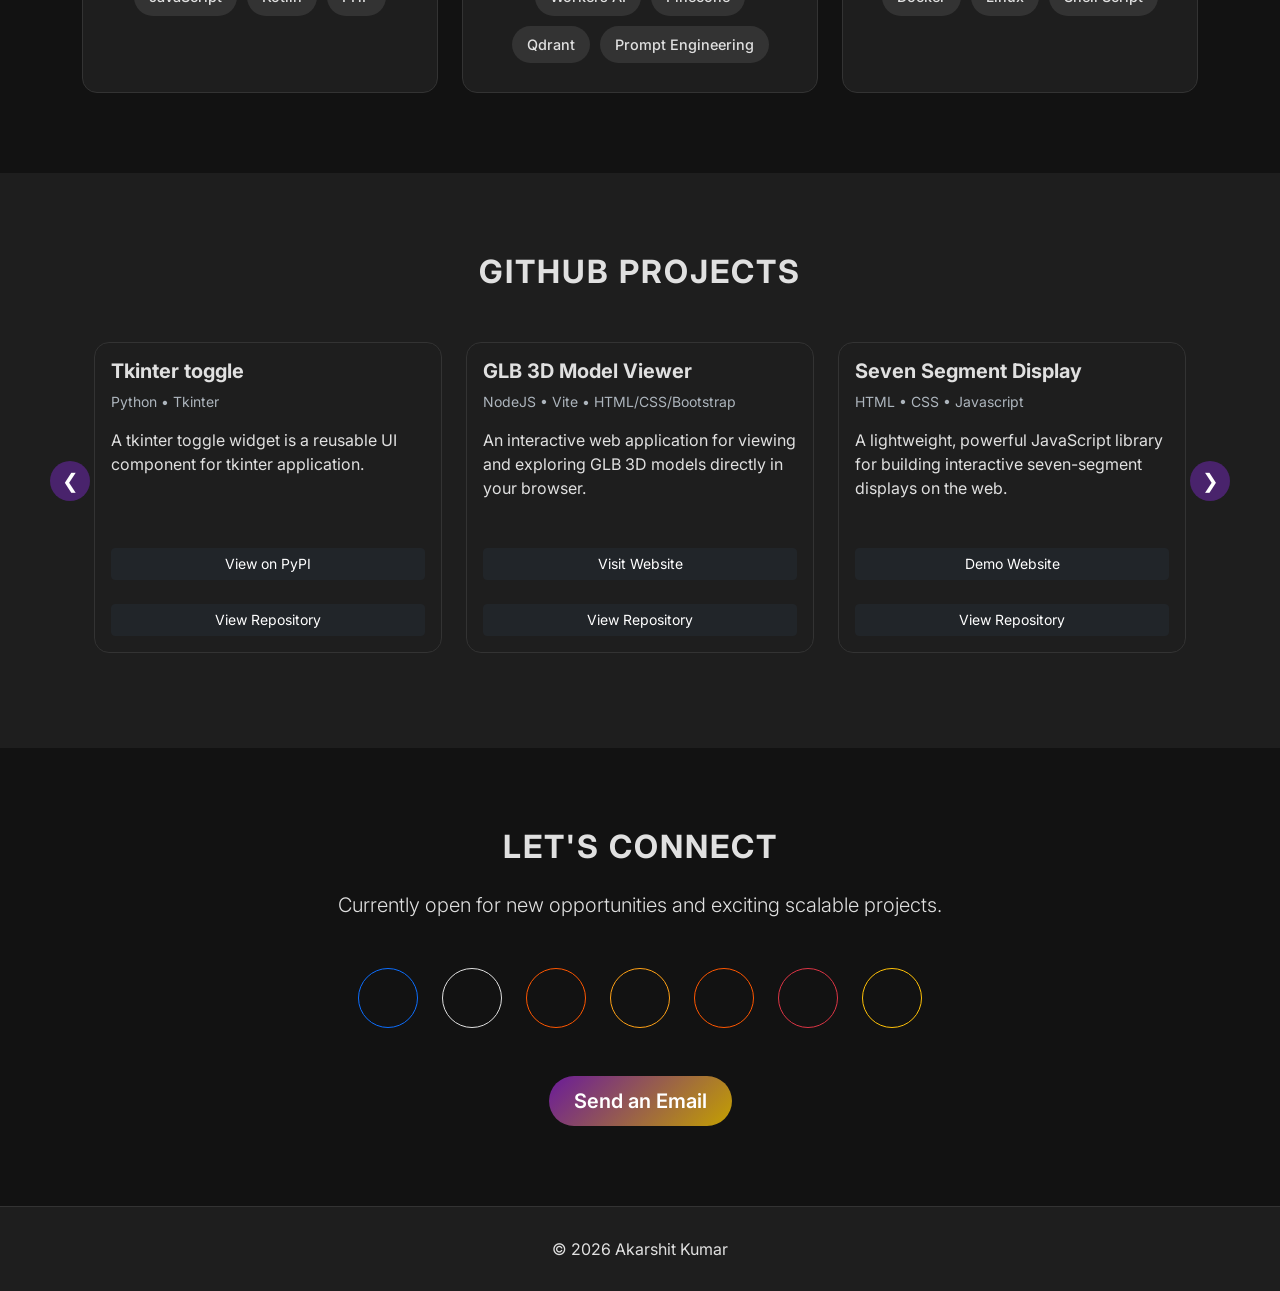
==== commit 481e9d12: "Disable wrap and add slider arrow for projects" ====
--- a/index.html
+++ b/index.html
@@ -18,7 +18,7 @@
     <link rel="canonical" href="https://akarshit-1609.github.io/">
     <link rel="icon" href="favicon.png" type="image/png">
     <link href="https://cdn.jsdelivr.net/npm/bootstrap@5.3.0/dist/css/bootstrap.min.css" rel="stylesheet">
-    <link rel="stylesheet" href="https://cdnjs.cloudflare.com/ajax/libs/font-awesome/7.2.0/css/all.min.css">
+    <link rel="stylesheet" href="https://cdnjs.cloudflare.com/ajax/libs/font-awesome/7.3.1/css/all.min.css">
     <link href="https://fonts.googleapis.com/css2?family=Inter:wght@300;400;600;700&display=swap" rel="stylesheet">
     <link rel="stylesheet" href="style.css">
 </head>
@@ -101,11 +101,24 @@
     </section>
 
     <section id="projects" style="background-color: var(--card-bg);">
-        <div class="container">
-            <h2 class="section-title text-center"><i class="fas fa-project-diagram"></i> GitHub Projects</h2>
-            <div class="row g-4 justify-content-center">
-                <script src="projects.js"></script>
+        <div class="projects-slider">
+            <button class="slider-arrow slider-prev" type="button" onclick="changeSlide(-1)">
+                &#10094;
+            </button>
+            <div class="container">
+                <h2 class="section-title text-center"><i class="fas fa-project-diagram"></i> GitHub Projects</h2>
+                <div class="slider-viewport">
+                    <div class="slider-track" id="sliderTrack">
+                        <div class="row g-4 justify-content-center">
+                            <script src="projects.js"></script>
+                        </div>
+                    </div>
+                </div>
             </div>
+            <button class="slider-arrow slider-next" type="button" onclick="changeSlide(1)">
+                &#10095;
+            </button>
+            <div class="slider-dots" id="sliderDots"></div>
         </div>
     </section>
 
--- a/style.css
+++ b/style.css
@@ -206,4 +206,119 @@
     border-top: 1px solid var(--card-border);
     padding: 30px 0;
     text-align: center;
+}
+
+
+
+/* Projects */
+
+.projects-slider {
+    position: relative;
+    width: 100%;
+}
+
+.slider-viewport {
+    width: 100%;
+    overflow: hidden;
+}
+
+.slider-track {
+    width: 100%;
+}
+
+.slider-track > .row {
+    display: flex !important;
+    flex-wrap: nowrap !important;
+    justify-content: flex-start !important;
+    margin-left: 0 !important;
+    margin-right: 0 !important;
+    transition: transform 800ms ease-in-out;
+    will-change: transform;
+}
+
+.slider-track .col-md-4 {
+    flex: 0 0 33.333333% !important;
+    max-width: 33.333333% !important;
+}
+
+@media (max-width: 767.98px) {
+
+    .slider-track .col-md-4 {
+        flex: 0 0 100% !important;
+        max-width: 100% !important;
+    }
+
+}
+
+.slider-arrow {
+    position: absolute;
+    top: 55%;
+    transform: translateY(-50%);
+    z-index: 20;
+    width: 40px;
+    height: 40px;
+    border: 0;
+    border-radius: 50%;
+    background: rgba(138, 43, 226, 0.4);
+    color: #fff;
+    font-size: 20px;
+    display: flex;
+    align-items: center;
+    justify-content: center;
+    cursor: pointer;
+    transition: background 200ms ease;
+}
+
+.slider-arrow:hover {
+    background: rgba(138, 43, 226, 0.7);
+}
+
+.slider-prev {
+    left: 50px;
+}
+
+.slider-next {
+    right: 50px;
+}
+
+.slider-dots {
+    display: flex;
+    justify-content: center;
+    align-items: center;
+    gap: 6px;
+    margin-top: 15px;
+}
+
+.slider-dot {
+    width: 7px;
+    height: 7px;
+    border-radius: 50%;
+    background: #d0d0d0;
+    cursor: pointer;
+    transition:
+        width 300ms ease,
+        background 300ms ease;
+}
+
+.slider-dot.active {
+    width: 20px;
+    border-radius: 10px;
+    background: #FFD700;
+}
+
+@media (max-width: 768px) {
+    .slider-prev {
+        left: 5px;
+    }
+    .slider-next {
+        right: 5px;
+    }
+}
+
+@media (max-width: 576px) {
+    .slider-arrow {
+        width: 34px;
+        height: 34px;
+        font-size: 16px;
+    }
 }
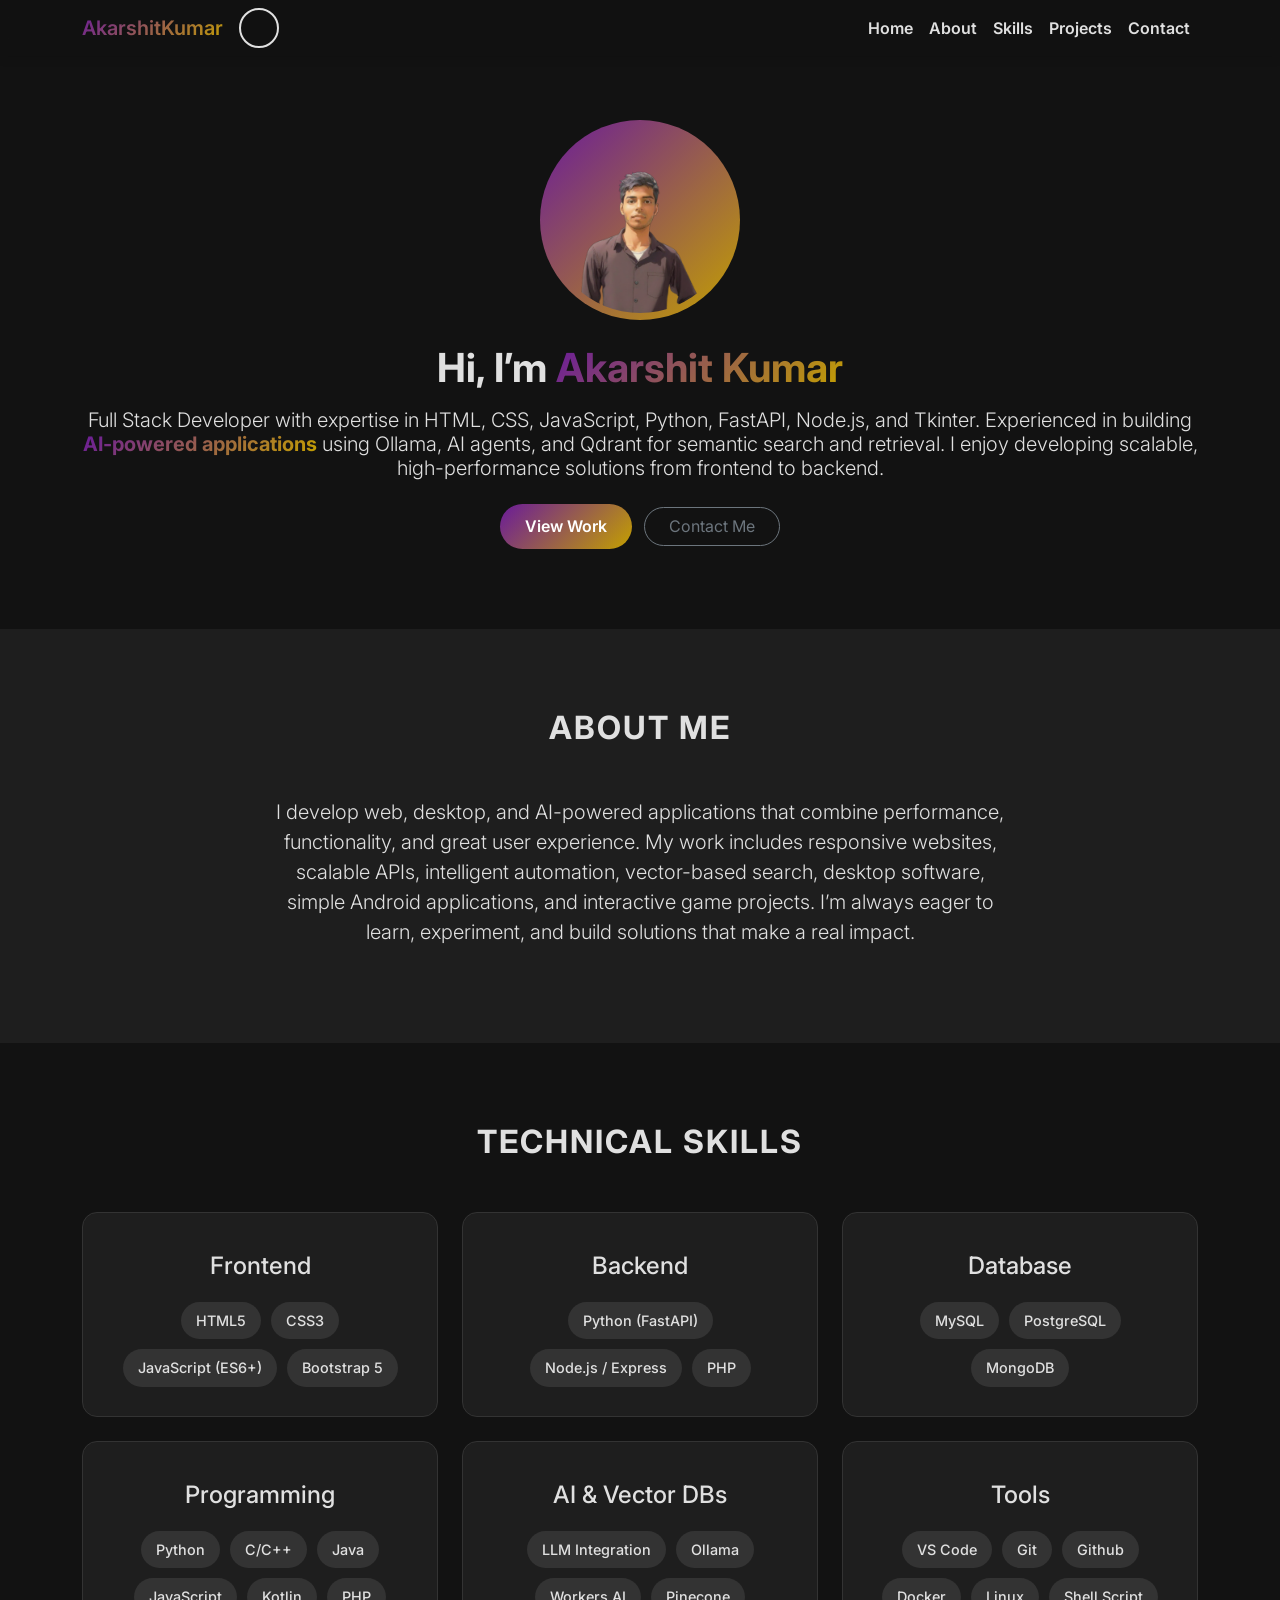
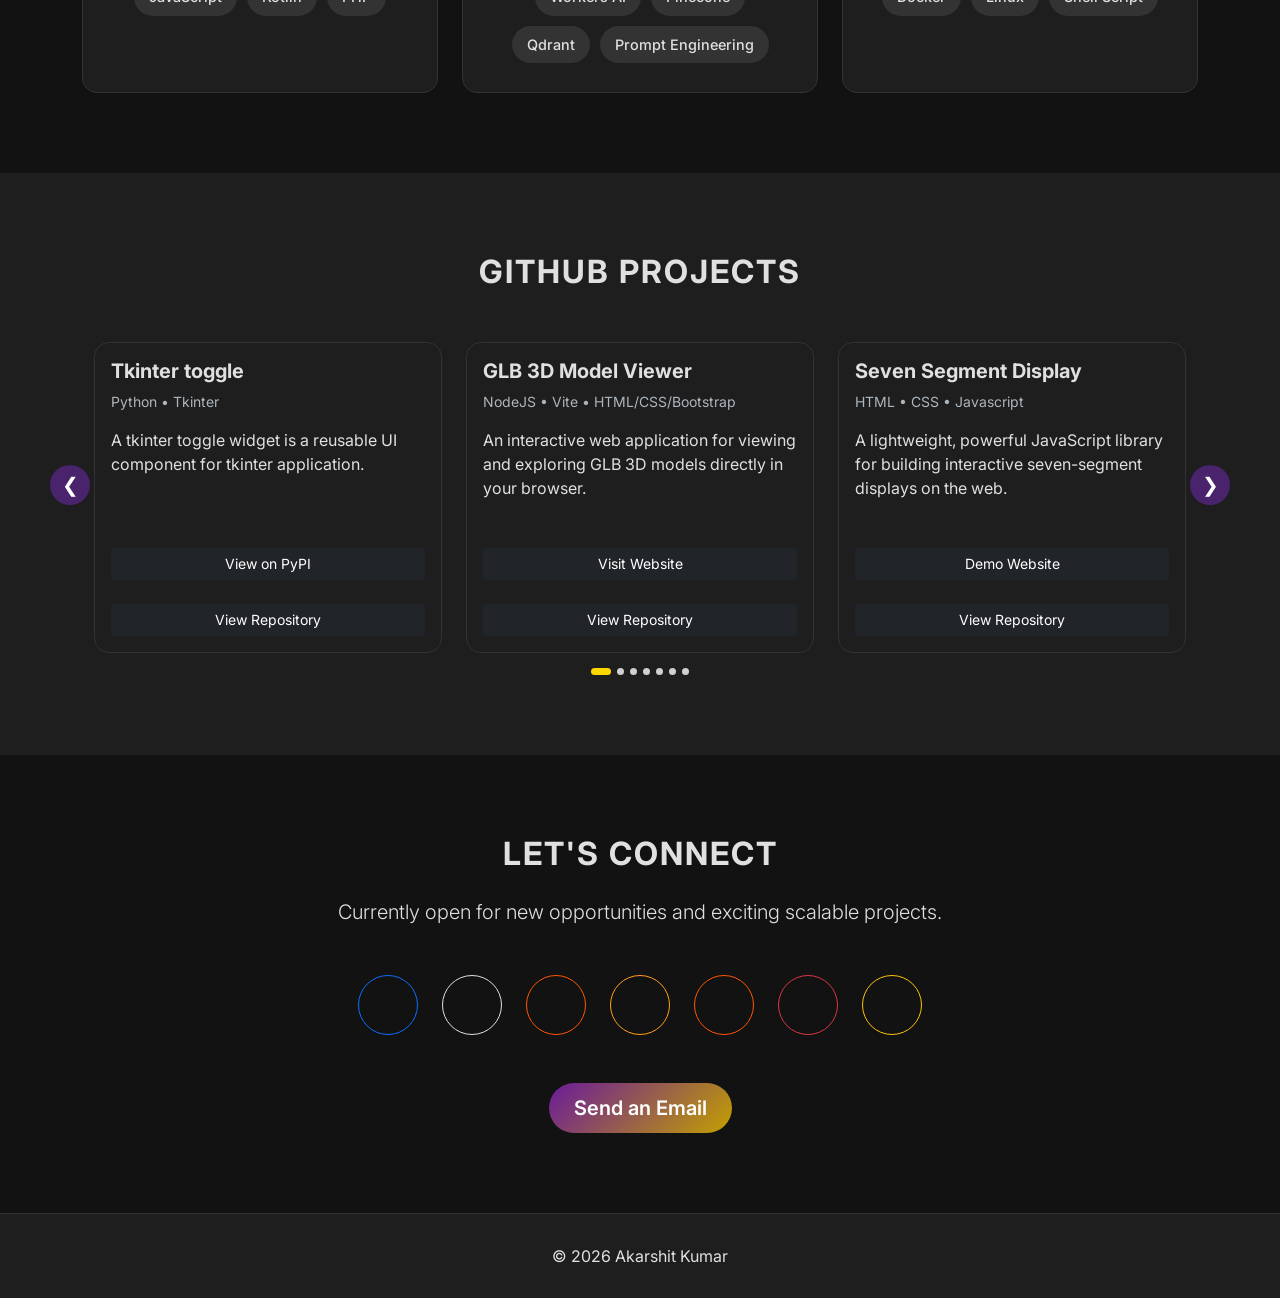
==== commit 1640e5d8: "Attach link of projects-slider.js in index.html" ====
--- a/index.html
+++ b/index.html
@@ -172,6 +172,7 @@
 
     <script src="https://cdn.jsdelivr.net/npm/bootstrap@5.3.0/dist/js/bootstrap.bundle.min.js"></script>
     <script src="main.js"></script>
+    <script src="projects-slider.js"></script>
 </body>
 
 </html>
